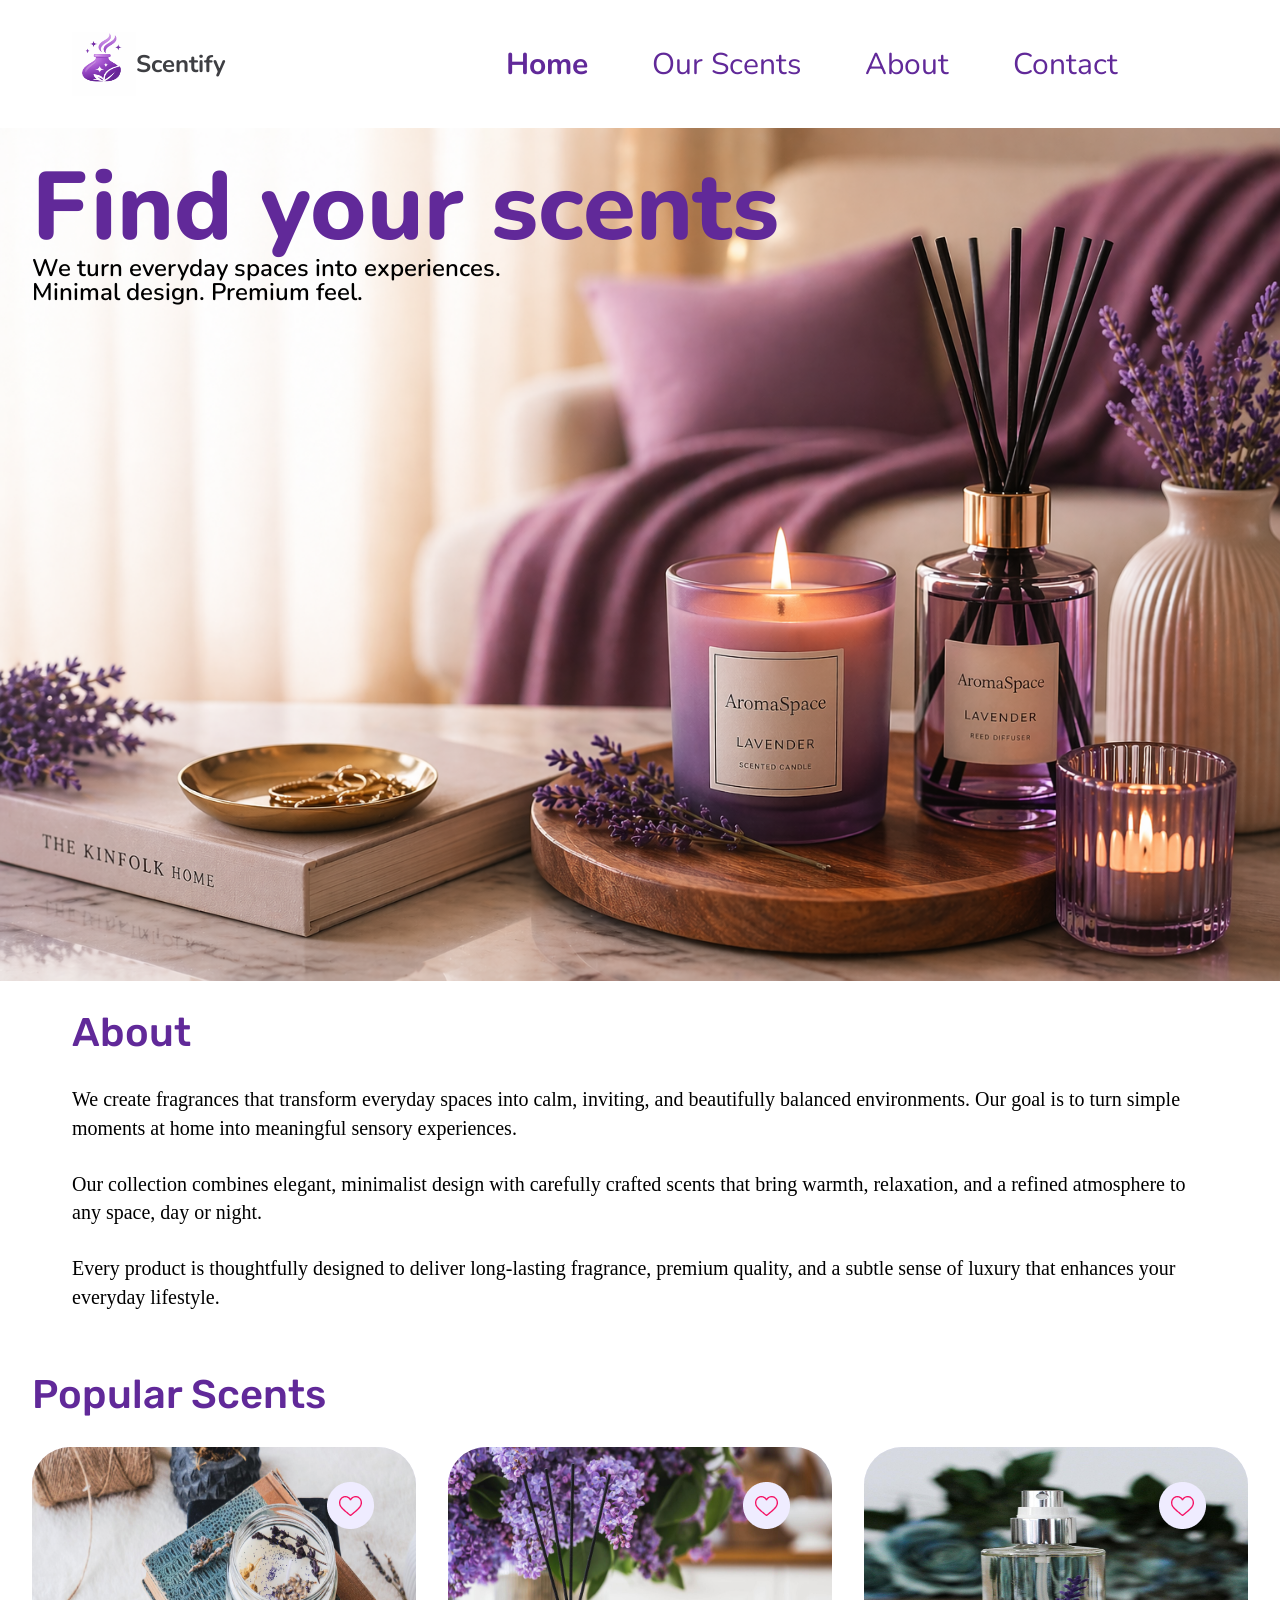
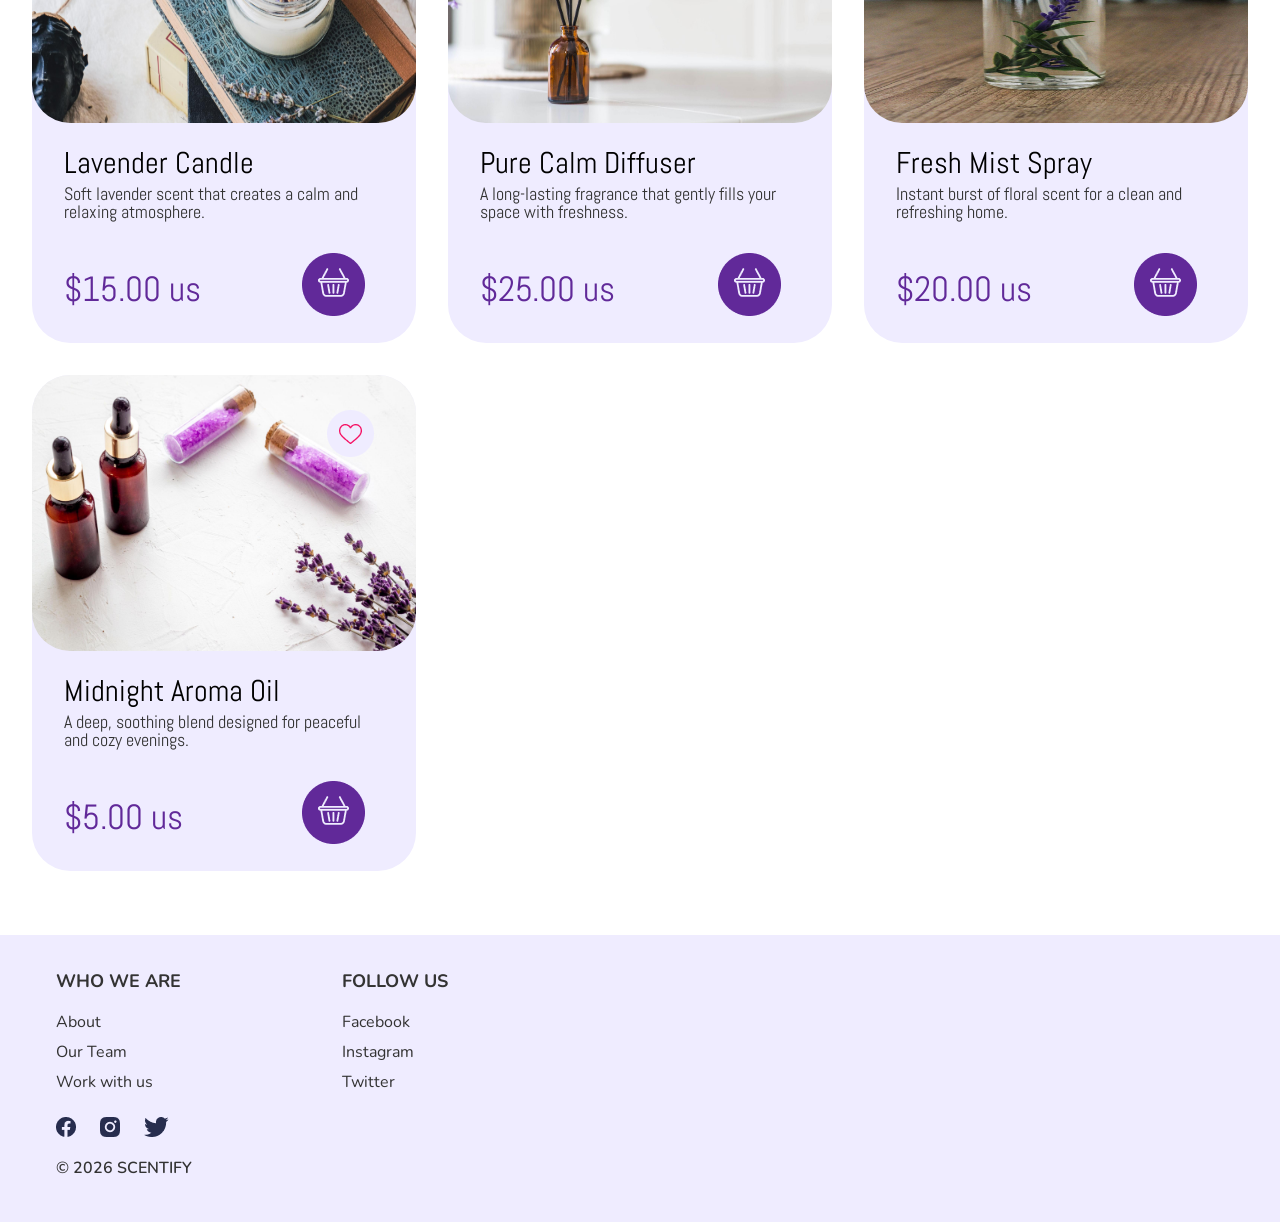
==== HOME_EXC2/html/index.html @ 3d462e75 "think i done" ====
<!DOCTYPE html>
<html lang="en">

<head>
    <meta charset="UTF-8">
    <meta name="viewport" content="width=device-width, initial-scale=1.0">
    <link rel="stylesheet" href="../css/base.css">
    <link rel="stylesheet" href="../css/index.css">
    <link rel="preconnect" href="https://fonts.googleapis.com">
    <link rel="preconnect" href="https://fonts.gstatic.com" crossorigin>
    <link href="https://fonts.googleapis.com/css2?family=Nunito:ital,wght@0,200..1000;1,200..1000&display=swap" rel="stylesheet">
    <link rel="preconnect" href="https://fonts.googleapis.com">
    <link rel="preconnect" href="https://fonts.gstatic.com" crossorigin>
    <link href="https://fonts.googleapis.com/css2?family=Abel&family=Nunito:ital,wght@0,200..1000;1,200..1000&display=swap" rel="stylesheet">
    <link rel="preconnect" href="https://fonts.googleapis.com">
    <link rel="preconnect" href="https://fonts.gstatic.com" crossorigin>
    <link href="https://fonts.googleapis.com/css2?family=Abel&family=Nunito:ital,wght@0,200..1000;1,200..1000&family=Rubik:ital,wght@0,300..900;1,300..900&display=swap" rel="stylesheet">
    <title>Scentify</title>
</head>

<body>
    <header class="header wrapper">
        <div class="logo_container">
            <img class="logo" src="../Imges/logo.png">
            <h1 class="logo_text">Scentify</h1>
        </div>
        <nav class="navbar">
            <a id="home" href="#home-link">Home</a>
            <a href="index2.html">Our Scents</a>
            <a href="#About">About</a>
            <a href="#contact">Contact</a>
        </nav>
    </header>
    <main>
        <section id="home-link" class="hero-section">
            <img class="main_img" src="../Imges/main.png" alt="hero-s">
            <div class="main_text">
                <h1>Find your scents</h1>
                <p>We turn everyday spaces into experiences.</p>
                <p>Minimal design. Premium feel.</p>
            </div>
        </section>
        <section id="About" class="about_container wrapper">
            <h2>About</h2>
            <p>
                We create fragrances that transform everyday spaces into calm, inviting, and beautifully balanced
                environments. Our goal is to turn simple moments at home into meaningful sensory experiences.
                <br><br>
                Our collection combines elegant, minimalist design with carefully crafted scents that bring warmth,
                relaxation, and a refined atmosphere to any space, day or night.
                <br><br>
                Every product is thoughtfully designed to deliver long-lasting fragrance, premium quality, and a subtle
                sense of luxury that enhances your everyday lifestyle.
            </p>
        </section>
        <section class="popular_container">
            <h2>Popular Scents</h2>
            <div class="cards">
                <div class="card">
                    <img class="card_img" src="../Imges/card1.png">
                    <h3 class="card_header">Lavender Candle</h3>
                    <p class="card_text">Soft lavender scent that creates a calm and relaxing atmosphere.</p>
                    <p class="price">$15.00 us</p>
                    <img class="elipse_heart" src="../Imges/Ellipse_heart.png">
                    <img class="heart" src="../Imges/heart.png">
                    <img class="elipse_cart" src="../Imges/Ellipse_cart.png">
                    <img class="cart" src="../Imges/cart.png">
                </div>
                <div class="card">
                    <img class="card_img" src="../Imges/card2.png">
                    <h3 class="card_header">Pure Calm Diffuser</h3>
                    <p class="card_text">A long-lasting fragrance that gently fills your space with freshness.</p>
                    <p class="price">$25.00 us</p>
                    <img class="elipse_heart" src="../Imges/Ellipse_heart.png">
                    <img class="heart" src="../Imges/heart.png">
                    <img class="elipse_cart" src="../Imges/Ellipse_cart.png">
                    <img class="cart" src="../Imges/cart.png">
                </div>
                <div class="card">
                    <img class="card_img" src="../Imges/card3.png">
                    <h3 class="card_header">Fresh Mist Spray</h3>
                    <p class="card_text">Instant burst of floral scent for a clean and refreshing home.</p>
                    <p class="price">$20.00 us</p>
                    <img class="elipse_heart" src="../Imges/Ellipse_heart.png">
                    <img class="heart" src="../Imges/heart.png">
                    <img class="elipse_cart" src="../Imges/Ellipse_cart.png">
                    <img class="cart" src="../Imges/cart.png">
                </div>
                <div class="card">
                    <img class="card_img" src="../Imges/card4.png">
                    <h3 class="card_header">Midnight Aroma Oil</h3>
                    <p class="card_text">A deep, soothing blend designed for peaceful and cozy evenings.</p>
                    <p class="price">$5.00 us</p>
                    <img class="elipse_heart" src="../Imges/Ellipse_heart.png">
                    <img class="heart" src="../Imges/heart.png">
                    <img class="elipse_cart" src="../Imges/Ellipse_cart.png">
                    <img class="cart" src="../Imges/cart.png">
                </div>
            </div>
        </section>
    </main>
    <footer id="contact" class="footer">
        <div class="footer-content">
            <div>
                <h3>Who we are</h3>
                <div class="footer_links">
                    <a href="#About">About</a>
                    <a href="#">Our Team</a>
                    <a href="#">Work with us</a>
                </div>
                <div class="social_media">
                    <a href="http://www.facebook.com/ " target="_blank"><img src="../Imges/facebook.png"></a>
                    <a href="https://www.instagram.com/ " target="_blank"><img src="../Imges/instagram.png"></a>
                    <a href="https://www.twitter.com/ " target="_blank"><img src="../Imges/twitter.png"></a>
                </div>
                <p class="copyright">© 2026 SCENTIFY</p>
            </div>
            <div>
                <h3>Follow us</h3>
                <div class="footer_links">
                    <a href="https://www.facebook.com/" target="_blank">Facebook</a>
                    <a href="https://www.instagram.com/" target="_blank">Instagram</a>
                    <a href="https://www.twitter.com/" target="_blank">Twitter</a>
                </div>
            </div>
        </div>
    </footer>
</body>

</html>
---- HOME_EXC2/css/base.css ----
* {
    margin: 0;
    padding: 0;
    box-sizing: border-box;
    
}

html, body {
    background-color: #ffff;
    overflow-x: hidden;
    scroll-behavior: smooth;
    scroll-padding-top: 100px;
    cursor: default;
}

a {
    text-decoration: none;
}

.wrapper {
    width: min(1200px, 100%);
    margin: 0 auto;
}

.header {
    display: flex;
    align-items: center;
    justify-content: space-between;
    height: 128px;
    padding-right: 122px;
    
}

.logo_container{
    display: flex;
    align-items: center;
    margin-left: 32px;
}

.logo_container img {
    width: 64px;
    height: 64px;

}

.logo_container h1 {
    color: #3E3F43;
    font-family: 'Nunito', sans-serif;
    font-weight: 700;
    font-size: 24px;
    line-height: 100%;
    letter-spacing: 25%;
}

.navbar {
    display: flex;
    margin-left: 135px;
    height: 64px;
    gap: 64px;
    align-items: center;
    white-space: nowrap;

}

.navbar a {
    color: #612999;
    font-size: 30px;
    font-weight: 400;
    font-family: 'Nunito', sans-serif;

}
.link_navbar:hover {
    color: #6802dc; 
}


.footer {
    height: 287px;
    background-color: #EFECFF;
    display: flex;
    justify-content: center;
}

.footer-content {
    display: flex;
    gap: 150px;
    margin: 32px 0 0 32px;
    width: min(1200px, 100%);
    
}

.footer-content h3 {
    color: #333333;
    width: 100%;
    font-weight: 700;
    font-family: 'Nunito', sans-serif;
    font-size: 18px;
    line-height: 28px;
    text-transform: uppercase;
    
}

.footer_links a {
    display: flex;
    font-family: 'Nunito', sans-serif;
    flex-direction: column;
    color: #333333;

}

.footer_links a:first-child {
    margin-top: 16px;
}

.footer_links a:not(:last-child) {
    margin-bottom: 8px;
}

.social_media {
    margin-top: 24px ;
    display: flex;
    gap: 24px;
}


.copyright {
    color: #333333;
    margin-top: 16px;
    font-family: 'Nunito', sans-serif;
    white-space: nowrap;
    font-size: 16px;
    font-weight: 600;
}
---- HOME_EXC2/css/index.css ----
#home {
    font-family: 'Nunito', sans-serif;
    font-weight: 700;
    font-size: 30px;
    color: #612999;
}

.hero-section {
    display: flex;
    position: relative; 
    width: 100%;  
    height: 0 auto;
    max-height: 1200px;
}

.main_img {
    display: flex;
    align-items: center;
    justify-content: center;
    width: 100%;
    object-fit: cover;
}

.main_text{
    position: absolute;
    font-family: 'Nunito', sans-serif;
    width: 100%;
    top: 32px;
    left: 32px;
}

.hero-section h1{
    color: #612999;
    font-family: "Nunito", sans-serif;
    font-weight: 800;
    font-size: 96px;
    line-height: 100%;
}

.hero-section p {
    color: #000000;
    font-family: 'Nunito', sans-serif;
    font-weight: 600;
    font-size: 24px;
    line-height: 100%;
}


.about_container{
   padding: 32px;
}

.about_container h2, .popular_container h2{
    color: #612999;
    font-size: 40px;
    font-weight: 500;
    line-height: 40px;
    font-family: 'Rubik', sans-serif;
    margin-bottom: 32px;

}

.about_container p {
    color: #000000;
    font-size:20px;
    font-weight: 400;
    line-height: 141%;
}

.popular_container {
    height: auto;
    padding-bottom: 32px;
    margin: 32px;
}

.cards{
    display: grid;
    grid-template-columns: repeat(auto-fit,minmax(376px, 1fr));  
    gap: 32px; 
    width: 100%;
}

.card{
    background-color: #EFECFF;
    position: relative;
    border-radius: 38px;
    height: 496px;

}

.card_img{
    width: 100%;
    height: 276px;
    border-radius: 38px;
}

.elipse_heart{
    align-items: center;
    position: absolute;
    top: 35px;
    right: 42px;
    width: 47px;
    height: 47px;
    
}

.heart {
    position: absolute;
    top: 49px;
    right: 54px;
    width: 23px;
    height: 20px;
}


.elipse_cart{
    position: absolute;
    bottom: 27px;
    right: 51px;
    width: 63px;
    height: 63px;
    
}

.cart{
    position: absolute;
    bottom: 45px;
    right: 67px;
    width: 31px;
    height: 31px;
}
.card_header{
    color: #000000;
    white-space: nowrap;
    font-family: 'Abel', sans-serif;
    font-size: 30px;
    font-weight: 400;
    line-height: 100%;
    padding: 21px 123px 7px 32px;
}

.card_text{
    font-family: 'Abel', sans-serif;
    color: #333333;
    font-size: 18px;
    font-weight: 400;
    line-height: 100%;
    padding-left: 32px;
    padding-right: 29px;
}

.price{
    color: #612999;
    position: absolute;
    font-family: 'Abel', sans-serif;
    font-size: 35px;
    font-weight: 400;
    line-height: 100%;
    left: 32px;
    bottom: 36px;
}
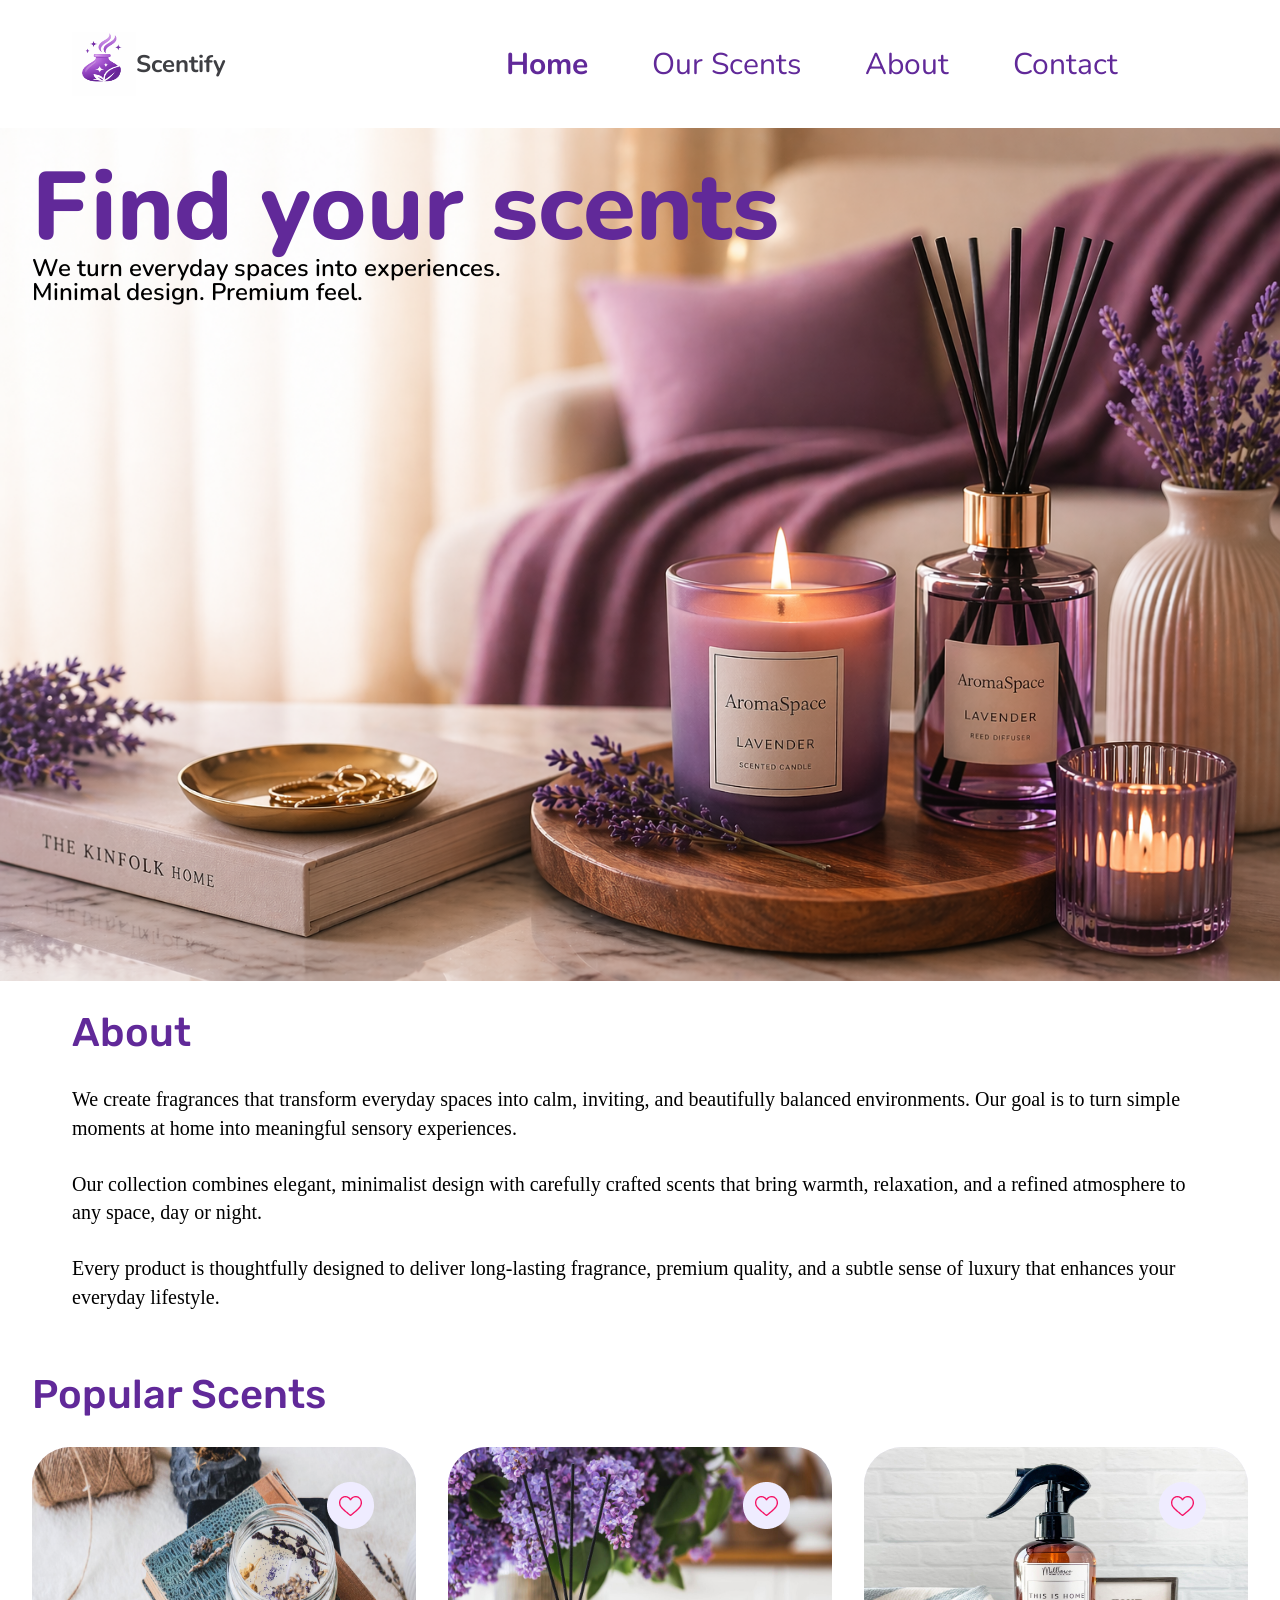
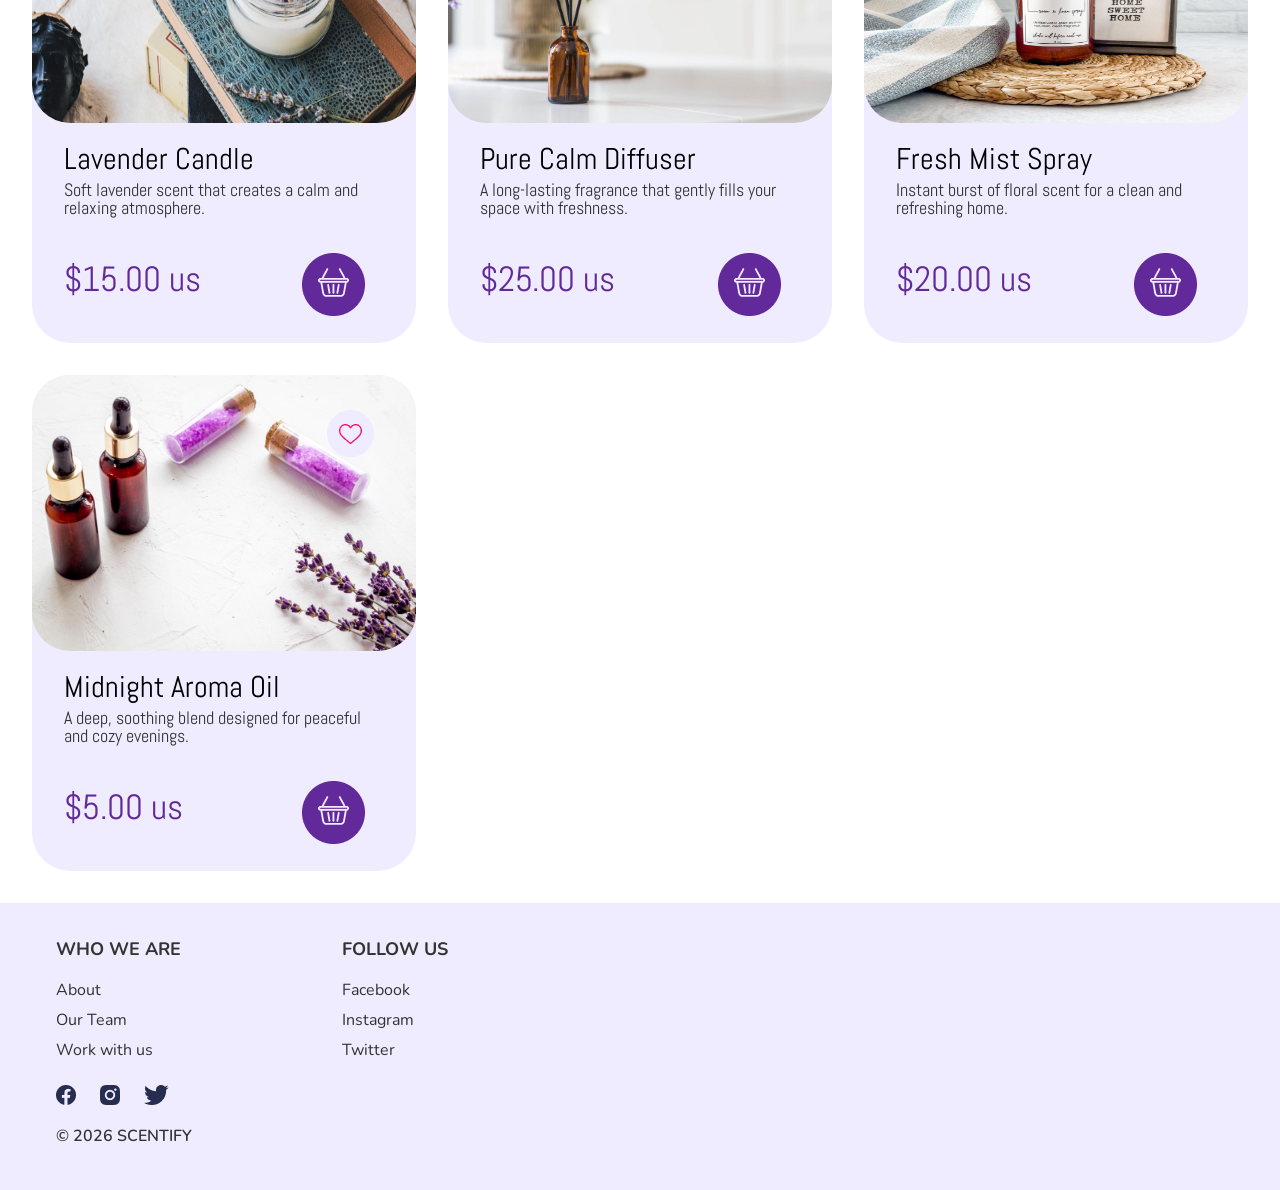
==== commit 03f01871: "last updates" ====
--- a/HOME_EXC2/html/index.html
+++ b/HOME_EXC2/html/index.html
@@ -21,7 +21,7 @@
 <body>
     <header class="header wrapper">
         <div class="logo_container">
-            <img class="logo" src="../Imges/logo.png">
+            <img class="logo" src="../Imges/logo.png" alt="logo_picture">
             <h1 class="logo_text">Scentify</h1>
         </div>
         <nav class="navbar">
@@ -33,7 +33,7 @@
     </header>
     <main>
         <section id="home-link" class="hero-section">
-            <img class="main_img" src="../Imges/main.png" alt="hero-s">
+            <img class="main_img" src="../Imges/main.png" alt="hero-section">
             <div class="main_text">
                 <h1>Find your scents</h1>
                 <p>We turn everyday spaces into experiences.</p>
@@ -57,44 +57,44 @@
             <h2>Popular Scents</h2>
             <div class="cards">
                 <div class="card">
-                    <img class="card_img" src="../Imges/card1.png">
-                    <h3 class="card_header">Lavender Candle</h3>
+                    <img class="card_img" src="../Imges/card1.png" alt="card">
+                    <h3 >Lavender Candle</h3>
                     <p class="card_text">Soft lavender scent that creates a calm and relaxing atmosphere.</p>
                     <p class="price">$15.00 us</p>
-                    <img class="elipse_heart" src="../Imges/Ellipse_heart.png">
-                    <img class="heart" src="../Imges/heart.png">
-                    <img class="elipse_cart" src="../Imges/Ellipse_cart.png">
-                    <img class="cart" src="../Imges/cart.png">
+                    <img class="elipse_heart" src="../Imges/Ellipse_heart.png"  alt="like">
+                    <img class="heart" src="../Imges/heart.png" alt="like">
+                    <img class="elipse_cart" src="../Imges/Ellipse_cart.png" alt="cart">
+                    <img class="cart" src="../Imges/cart.png" alt="cart">
                 </div>
                 <div class="card">
-                    <img class="card_img" src="../Imges/card2.png">
-                    <h3 class="card_header">Pure Calm Diffuser</h3>
+                    <img class="card_img" src="../Imges/card2.png"  alt="card">
+                    <h3>Pure Calm Diffuser</h3>
                     <p class="card_text">A long-lasting fragrance that gently fills your space with freshness.</p>
                     <p class="price">$25.00 us</p>
-                    <img class="elipse_heart" src="../Imges/Ellipse_heart.png">
-                    <img class="heart" src="../Imges/heart.png">
-                    <img class="elipse_cart" src="../Imges/Ellipse_cart.png">
-                    <img class="cart" src="../Imges/cart.png">
+                    <img class="elipse_heart" src="../Imges/Ellipse_heart.png" alt="like">
+                    <img class="heart" src="../Imges/heart.png" alt="like">
+                    <img class="elipse_cart" src="../Imges/Ellipse_cart.png" alt="cart">
+                    <img class="cart" src="../Imges/cart.png" alt="cart">
                 </div>
                 <div class="card">
-                    <img class="card_img" src="../Imges/card3.png">
-                    <h3 class="card_header">Fresh Mist Spray</h3>
+                    <img class="card_img" src="../Imges/card3.png" alt="card">
+                    <h3 >Fresh Mist Spray</h3>
                     <p class="card_text">Instant burst of floral scent for a clean and refreshing home.</p>
                     <p class="price">$20.00 us</p>
-                    <img class="elipse_heart" src="../Imges/Ellipse_heart.png">
-                    <img class="heart" src="../Imges/heart.png">
-                    <img class="elipse_cart" src="../Imges/Ellipse_cart.png">
-                    <img class="cart" src="../Imges/cart.png">
+                    <img class="elipse_heart" src="../Imges/Ellipse_heart.png" alt="like">
+                    <img class="heart" src="../Imges/heart.png" alt="like">
+                    <img class="elipse_cart" src="../Imges/Ellipse_cart.png" alt="cart">
+                    <img class="cart" src="../Imges/cart.png" alt="cart">
                 </div>
                 <div class="card">
-                    <img class="card_img" src="../Imges/card4.png">
-                    <h3 class="card_header">Midnight Aroma Oil</h3>
+                    <img class="card_img" src="../Imges/card4.png" alt="card">
+                    <h3 >Midnight Aroma Oil</h3>
                     <p class="card_text">A deep, soothing blend designed for peaceful and cozy evenings.</p>
                     <p class="price">$5.00 us</p>
-                    <img class="elipse_heart" src="../Imges/Ellipse_heart.png">
-                    <img class="heart" src="../Imges/heart.png">
-                    <img class="elipse_cart" src="../Imges/Ellipse_cart.png">
-                    <img class="cart" src="../Imges/cart.png">
+                    <img class="elipse_heart" src="../Imges/Ellipse_heart.png" alt="like">
+                    <img class="heart" src="../Imges/heart.png" alt="like">
+                    <img class="elipse_cart" src="../Imges/Ellipse_cart.png" alt="cart">
+                    <img class="cart" src="../Imges/cart.png" alt="cart">
                 </div>
             </div>
         </section>
@@ -109,9 +109,9 @@
                     <a href="#">Work with us</a>
                 </div>
                 <div class="social_media">
-                    <a href="http://www.facebook.com/ " target="_blank"><img src="../Imges/facebook.png"></a>
-                    <a href="https://www.instagram.com/ " target="_blank"><img src="../Imges/instagram.png"></a>
-                    <a href="https://www.twitter.com/ " target="_blank"><img src="../Imges/twitter.png"></a>
+                    <a href="http://www.facebook.com/ " target="_blank"><img src="../Imges/facebook.png" alt="facebook"></a>
+                    <a href="https://www.instagram.com/ " target="_blank"><img src="../Imges/instagram.png" alt="instagram"></a>
+                    <a href="https://www.twitter.com/ " target="_blank"><img src="../Imges/twitter.png" alt="twitter"></a>
                 </div>
                 <p class="copyright">© 2026 SCENTIFY</p>
             </div>
--- a/HOME_EXC2/css/base.css
+++ b/HOME_EXC2/css/base.css
@@ -70,7 +70,7 @@
     font-family: 'Nunito', sans-serif;
 
 }
-.link_navbar:hover {
+.navbar a:hover {
     color: #6802dc; 
 }
 
--- a/HOME_EXC2/css/index.css
+++ b/HOME_EXC2/css/index.css
@@ -70,39 +70,37 @@
 
 .popular_container {
     height: auto;
-    padding-bottom: 32px;
     margin: 32px;
 }
 
-.cards{
+.cards {
     display: grid;
-    grid-template-columns: repeat(auto-fit,minmax(376px, 1fr));  
-    gap: 32px; 
+    grid-template-columns: repeat(auto-fit, minmax(376px, 1fr));
+    gap: 32px;
     width: 100%;
 }
 
-.card{
+.card {
     background-color: #EFECFF;
     position: relative;
     border-radius: 38px;
-    height: 496px;
-
+    min-height: 496px;
 }
 
-.card_img{
+.card_img {
     width: 100%;
     height: 276px;
+    object-fit: fill;
+    display: block;
     border-radius: 38px;
 }
 
-.elipse_heart{
-    align-items: center;
+.elipse_heart {
     position: absolute;
     top: 35px;
     right: 42px;
     width: 47px;
     height: 47px;
-    
 }
 
 .heart {
@@ -113,24 +111,25 @@
     height: 20px;
 }
 
-
-.elipse_cart{
+.elipse_cart {
     position: absolute;
     bottom: 27px;
+    top: 406px;
     right: 51px;
     width: 63px;
     height: 63px;
-    
 }
 
-.cart{
+.cart {
     position: absolute;
     bottom: 45px;
-    right: 67px;
+    right: 67px;    
+    top: 420px;
     width: 31px;
     height: 31px;
 }
-.card_header{
+
+.card > h3 {
     color: #000000;
     white-space: nowrap;
     font-family: 'Abel', sans-serif;
@@ -138,9 +137,10 @@
     font-weight: 400;
     line-height: 100%;
     padding: 21px 123px 7px 32px;
+    margin: 0;
 }
 
-.card_text{
+.card_text {
     font-family: 'Abel', sans-serif;
     color: #333333;
     font-size: 18px;
@@ -150,13 +150,16 @@
     padding-right: 29px;
 }
 
-.price{
+.price {
     color: #612999;
     position: absolute;
     font-family: 'Abel', sans-serif;
     font-size: 35px;
     font-weight: 400;
     line-height: 100%;
+    right: 208px;
     left: 32px;
+    top: 415px;
     bottom: 36px;
-}
+    margin: 0;
+}
